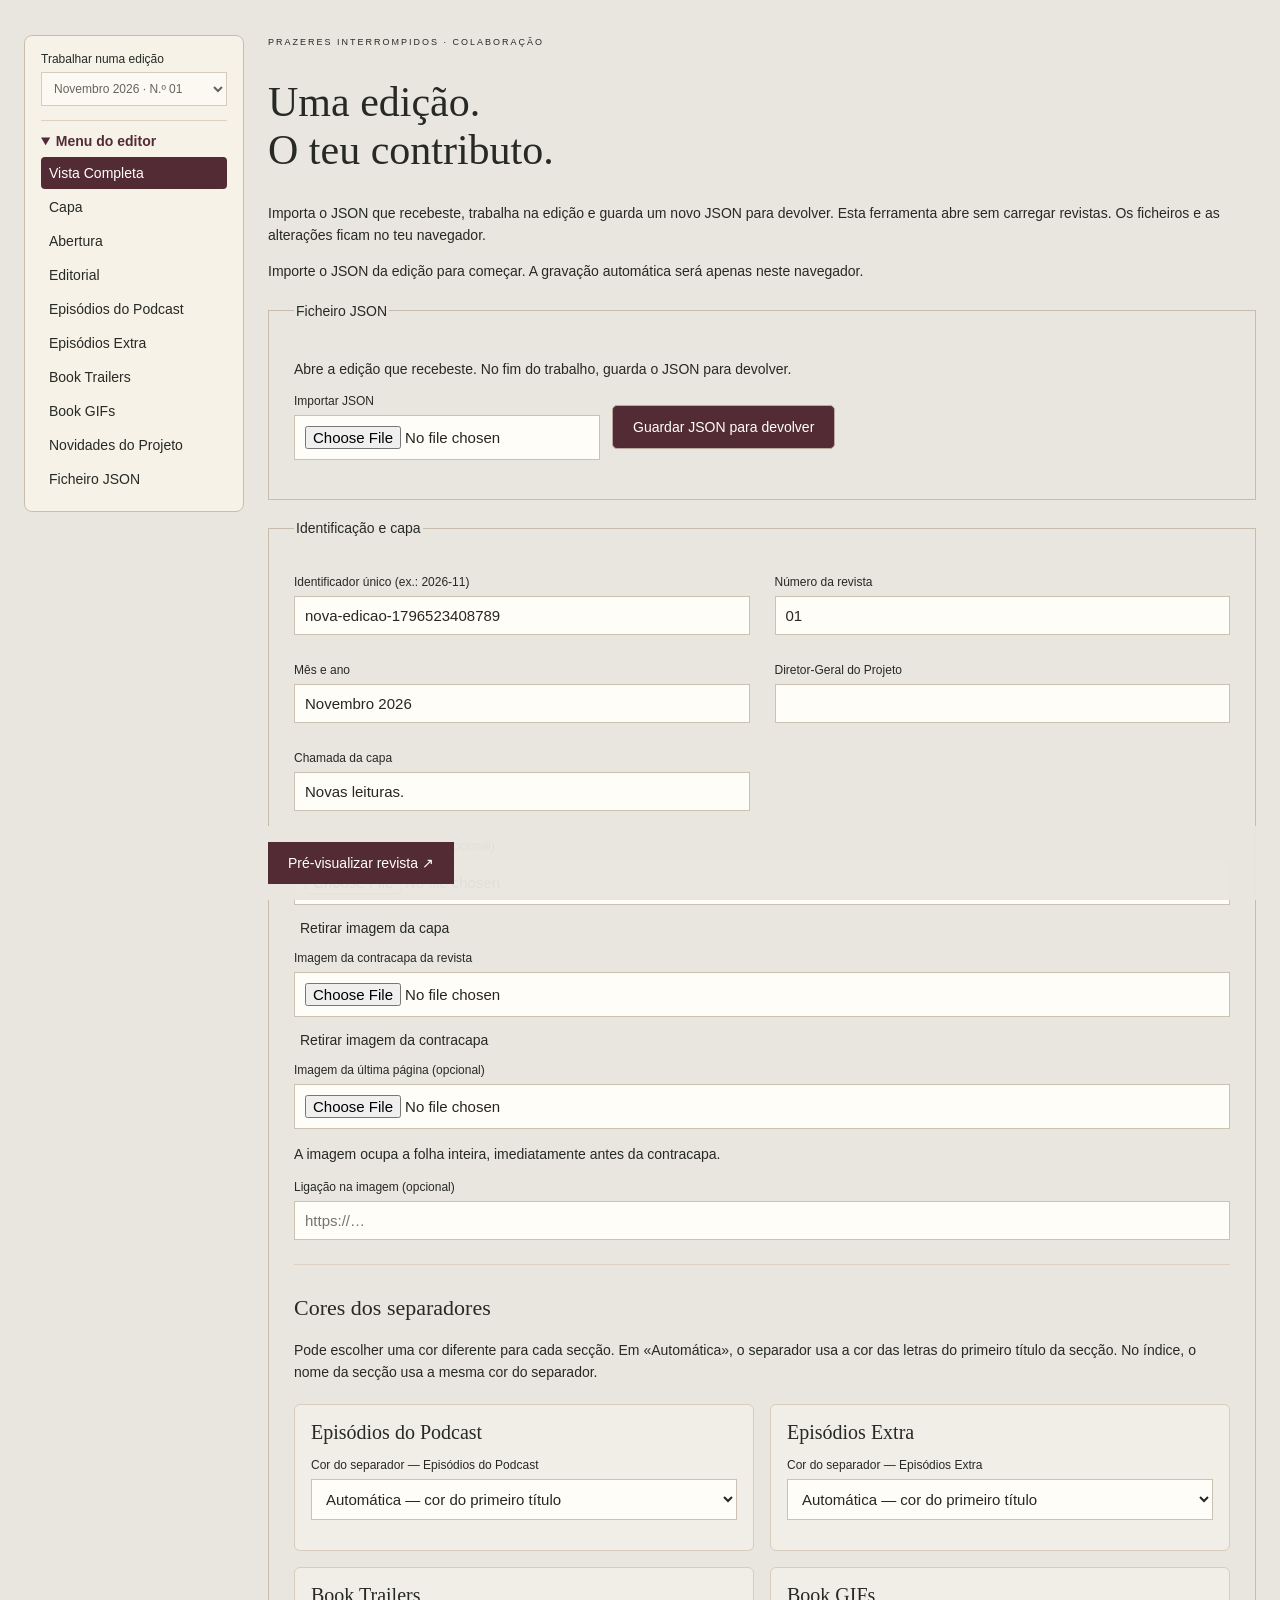
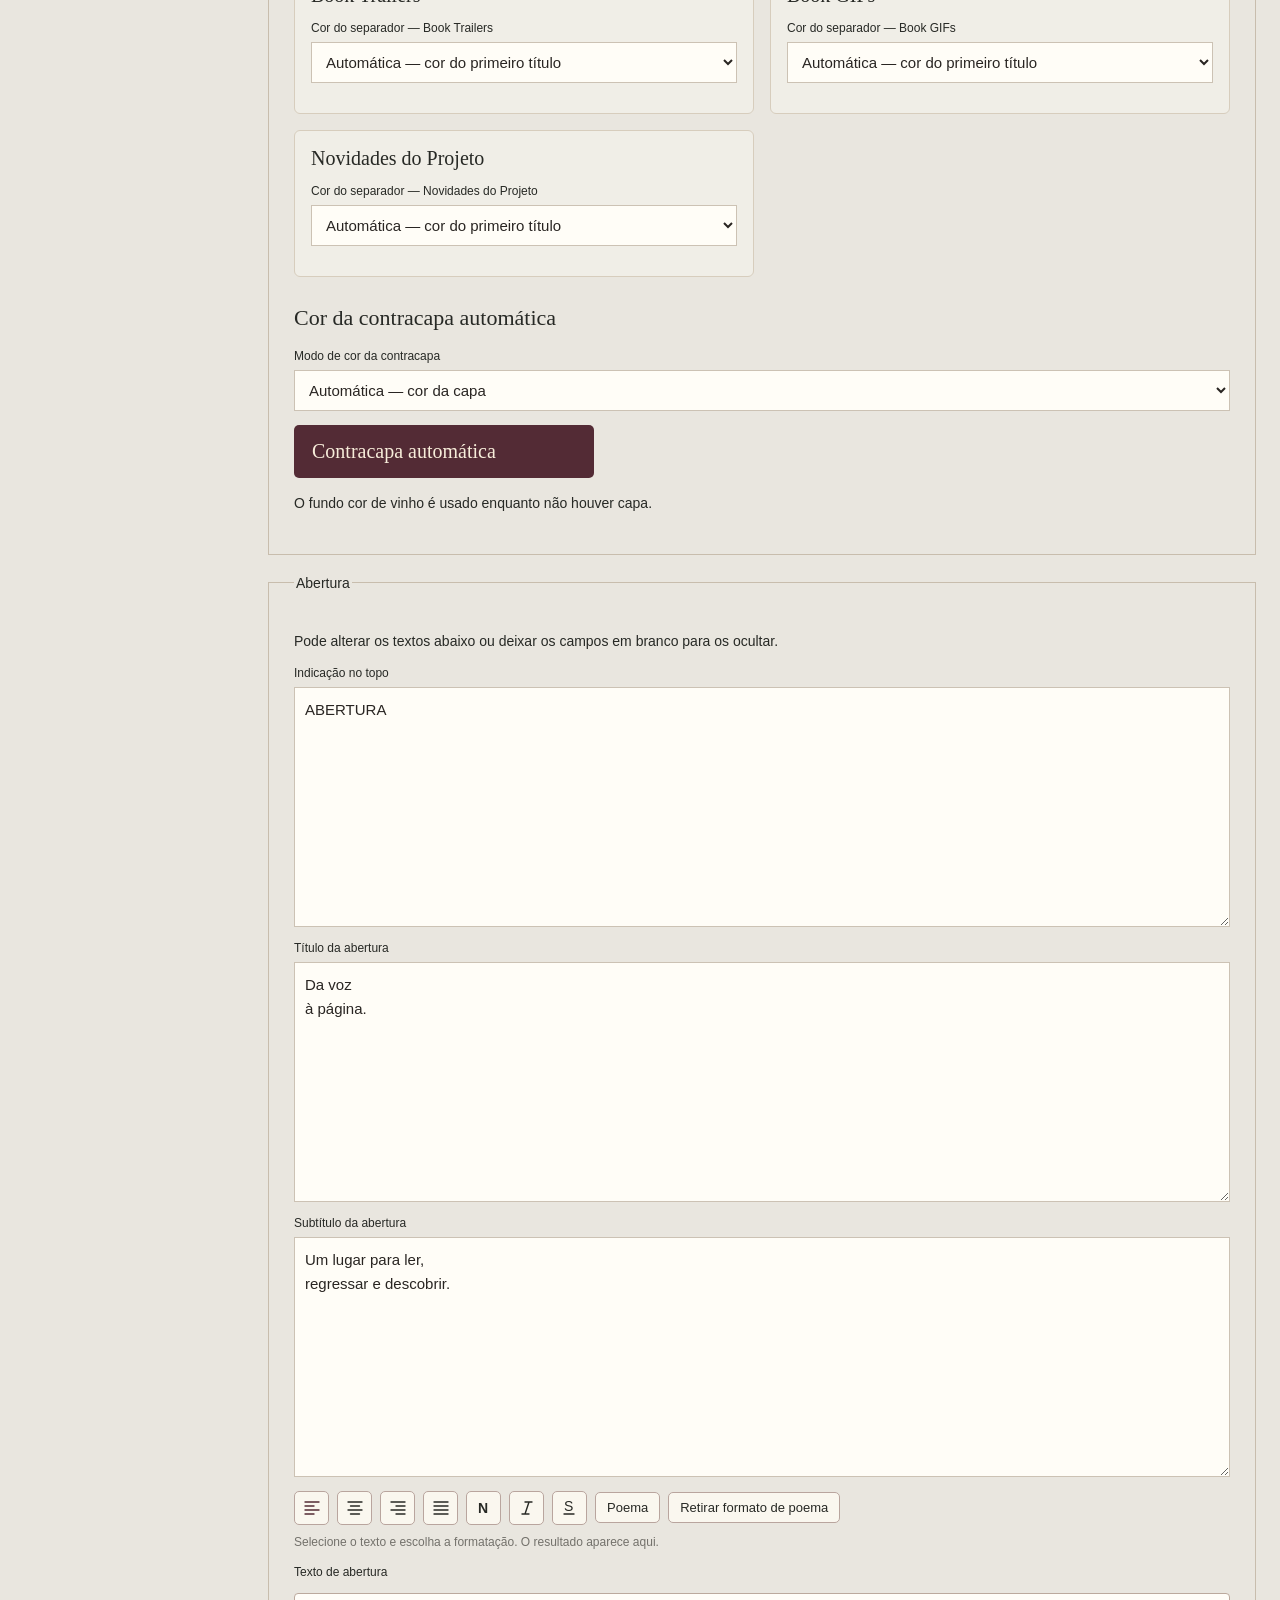
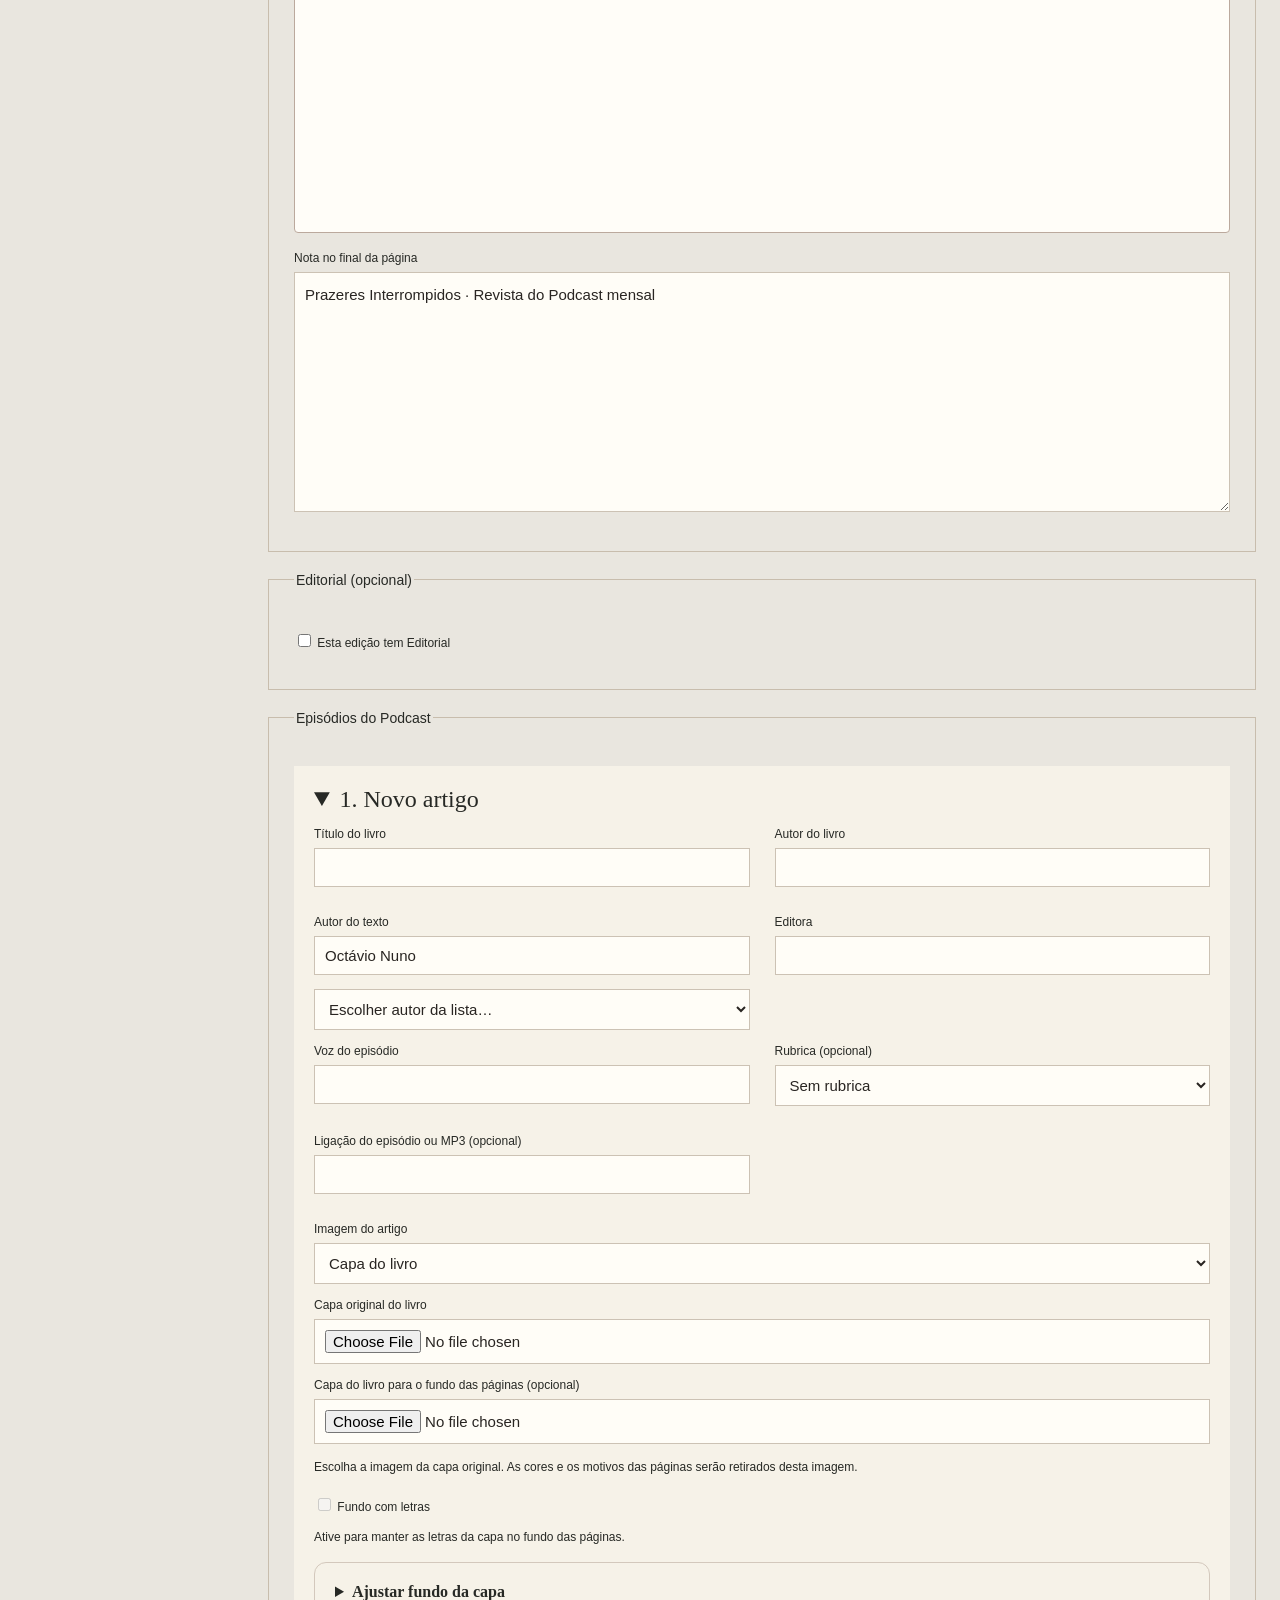
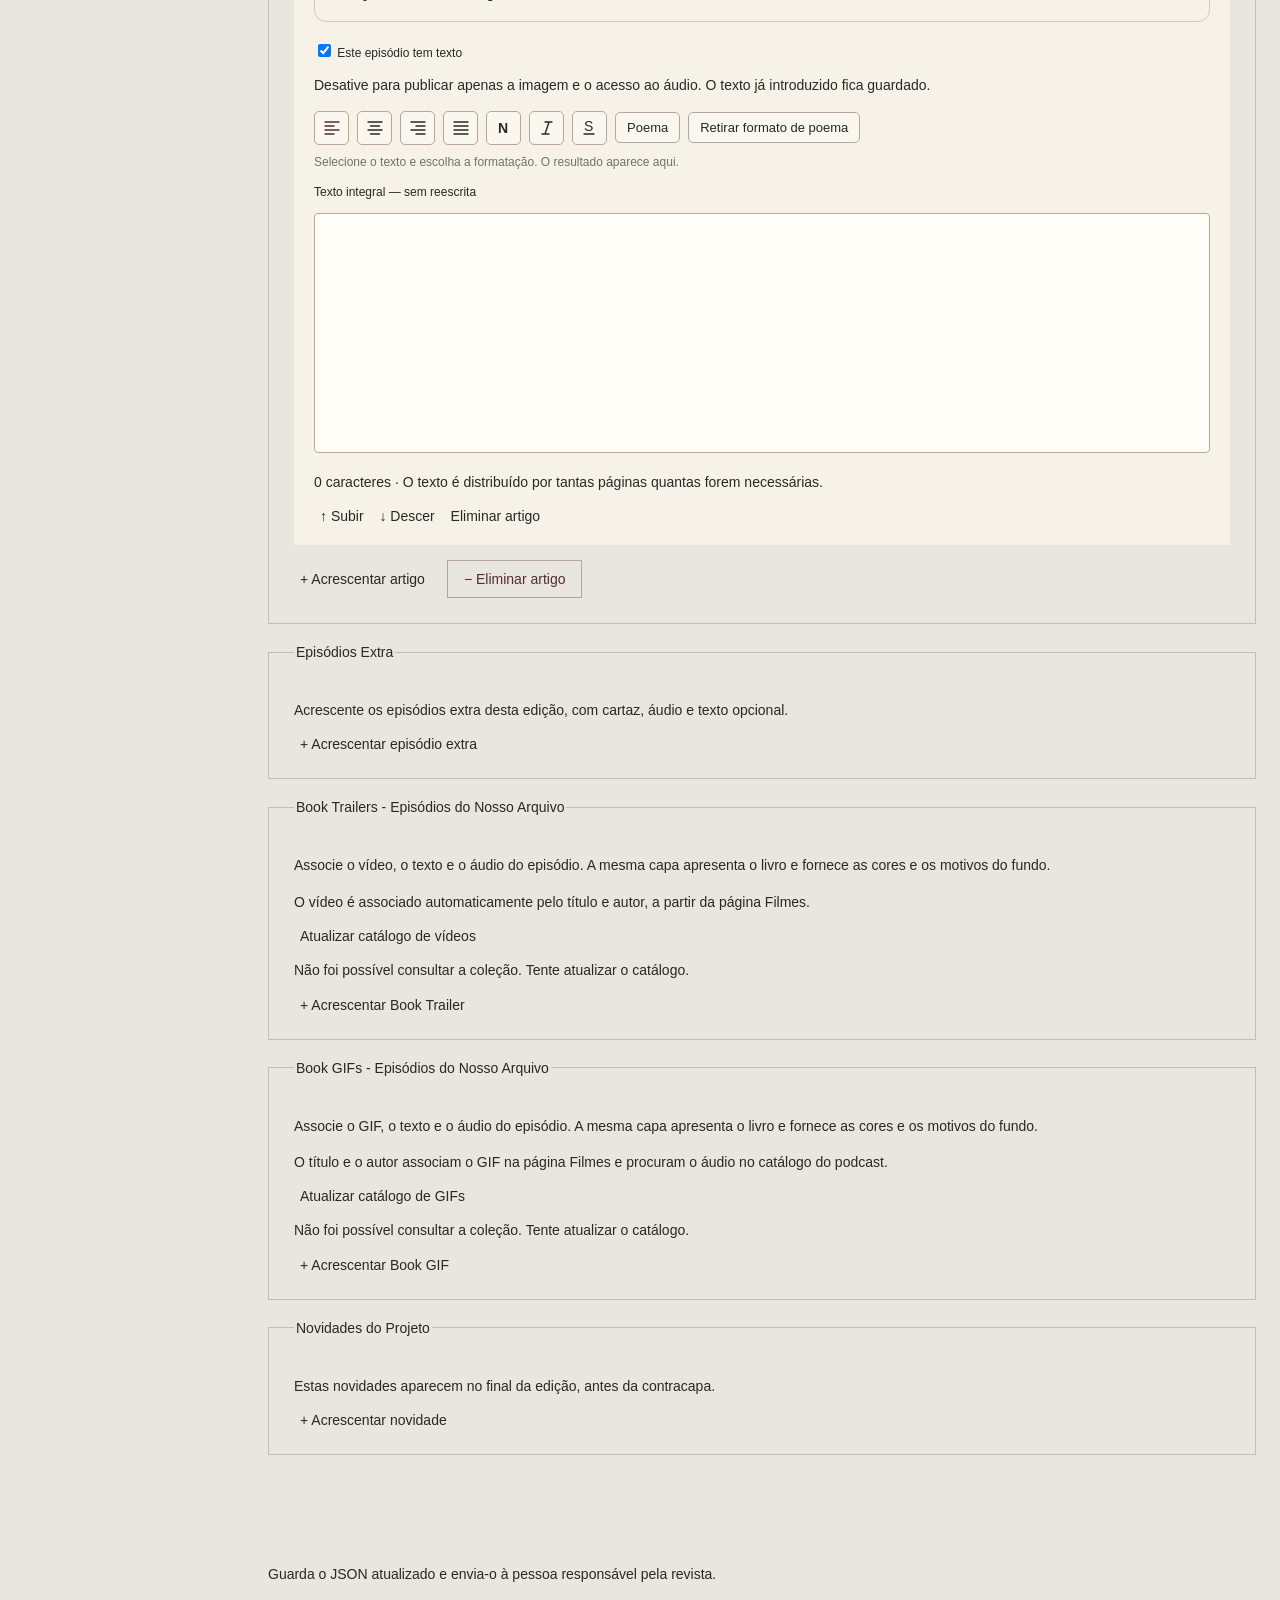
==== colaborar/index.html @ 44364d77 "Disponibilizar editor de colaboração local para uma edição JSON" ====
<!doctype html><html lang="pt-PT"><meta charset="utf-8"><base href="../"><meta name="robots" content="noindex,nofollow,noarchive"><meta name="referrer" content="no-referrer"><meta name="viewport" content="width=device-width,initial-scale=1"><title>Editor de colaboração — Prazeres Interrompidos</title><link rel="stylesheet" href="colaborar/style.css?v=colaboracao-local-20261112"><link rel="stylesheet" href="colaborar/editor-menu.css?v=colaboracao-local-20261112"><style>#newEdition{display:none!important}</style><body><div class="editor-shell"><aside id="editor-menu" class="editor-menu" hidden><div class="editor-edition-picker"></div><details><summary>Menu do editor</summary><nav aria-label="Secções do editor"></nav></details></aside><main class="editor" inert><p class="eyebrow">PRAZERES INTERROMPIDOS · COLABORAÇÃO</p><h1>Uma edição.<br>O teu contributo.</h1><p>Importa o JSON que recebeste, trabalha na edição e guarda um novo JSON para devolver. Esta ferramenta abre sem carregar revistas. Os ficheiros e as alterações ficam no teu navegador.</p><p id="draftState" role="status">A recuperar o rascunho…</p><label>Trabalhar numa edição<select id="selectEdition"></select></label><button id="newEdition">+ Criar nova edição mensal</button><fieldset id="collaborationFiles"><legend>Ficheiro JSON</legend><p>Abre a edição que recebeste. No fim do trabalho, guarda o JSON para devolver.</p><div class="json-exchange-actions"><label>Importar JSON<input type="file" id="import" accept="application/json,.json"></label><button id="backup" type="button" class="primary">Guardar JSON para devolver</button></div></fieldset><fieldset id="coverSettings"><legend>Identificação e capa</legend><div class="grid"><label>Identificador único (ex.: 2026-11)<input id="id" required></label><label>Número da revista<input id="number" required></label><label>Mês e ano<input id="month" required></label><label>Diretor-Geral do Projeto<input id="director"></label><label>Chamada da capa<input id="headline" required></label></div><label>Imagem da capa da revista (opcional)<input type="file" id="editionCover" accept="image/png,image/jpeg,image/webp"><img id="editionPreview" alt="Pré-visualização da capa" style="max-height:160px;max-width:100%"></label><button id="removeCover">Retirar imagem da capa</button></fieldset><fieldset id="openingSettings"><legend>Abertura</legend><p>Pode alterar os textos abaixo ou deixar os campos em branco para os ocultar.</p><label>Indicação no topo<textarea id="openingLabel" rows="2"></textarea></label><label>Título da abertura<textarea id="openingTitle" rows="2"></textarea></label><label>Subtítulo da abertura<textarea id="openingSubtitle" rows="2"></textarea></label><label>Texto de abertura<textarea id="editorial"></textarea></label><label>Nota no final da página<textarea id="openingNote" rows="2"></textarea></label></fieldset><fieldset id="editorialSection"><legend>Editorial (opcional)</legend><label><input type="checkbox" id="hasEditorial" style="display:inline;width:auto"> Esta edição tem Editorial</label><div id="editorialFields" hidden><p>O editorial ocupa uma página entre a Abertura e o Índice. Use um texto breve para manter uma leitura confortável.</p><label>Texto do editorial<textarea id="editorialText"></textarea></label><label>Autor do editorial (opcional)<input id="editorialAuthor"></label></div></fieldset><div id="articles"></div><button id="addArticle">+ Acrescentar artigo</button><p id="status" role="status"></p><div class="actions"><button class="primary" id="preview">Pré-visualizar revista ↗</button></div><p>Guarda o JSON atualizado e envia-o à pessoa responsável pela revista.</p></main></div><p id="editor-load-error" role="alert" hidden>Não foi possível iniciar o editor. Atualize a página para tentar novamente.</p><script id="editor-scripts" type="application/json">["colaborar/json-exchange.js?v=colaboracao-local-20261112", "colaborar/editor.js?v=colaboracao-local-20261112", "colaborar/local-editor.js?v=colaboracao-local-20261112", "colaborar/trailer-catalog.js?v=colaboracao-local-20261112", "colaborar/book-trailers.js?v=colaboracao-local-20261112", "colaborar/book-gifs.js?v=colaboracao-local-20261112", "colaborar/automatic-background.js?v=colaboracao-local-20261112", "colaborar/episode-theme.js?v=colaboracao-local-20261112", "colaborar/trailer-editor.js?v=colaboracao-local-20261112", "colaborar/episode-catalog.js?v=colaboracao-local-20261112", "colaborar/gif-editor.js?v=colaboracao-local-20261112", "colaborar/episode-audio-editor.js?v=colaboracao-local-20261112", "colaborar/background-controls.js?v=colaboracao-local-20261112", "colaborar/background-choice.js?v=colaboracao-local-20261112", "colaborar/reinforced-background-editor.js?v=colaboracao-local-20261112", "colaborar/poetry.js?v=colaboracao-local-20261112", "colaborar/visual-text-model.js?v=colaboracao-local-20261112", "colaborar/poetry-editor.js?v=colaboracao-local-20261112", "colaborar/editor-menu.js?v=colaboracao-local-20261112", "colaborar/edition-color.js?v=colaboracao-local-20261112", "colaborar/edition-color-editor.js?v=colaboracao-local-20261112"]</script><script src="colaborar/boot.js?v=colaboracao-local-20261112"></script></body></html>
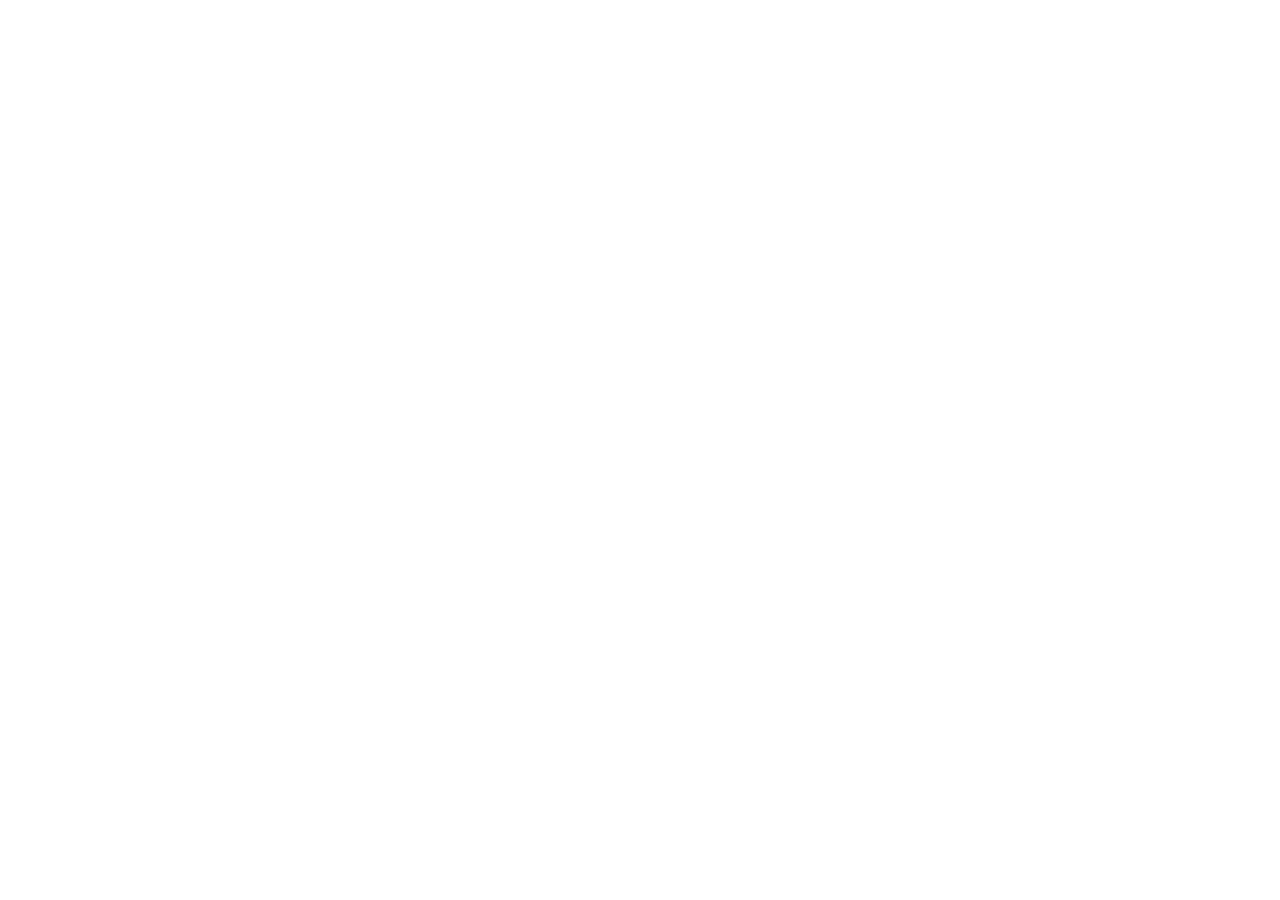
==== commit 4a9bc752: "Encaminhar colaboração para o editor privado por convite ChatGPT" ====
--- a/colaborar/index.html
+++ b/colaborar/index.html
@@ -1 +1 @@
-<!doctype html><html lang="pt-PT"><meta charset="utf-8"><base href="../"><meta name="robots" content="noindex,nofollow,noarchive"><meta name="referrer" content="no-referrer"><meta name="viewport" content="width=device-width,initial-scale=1"><title>Editor de colaboração — Prazeres Interrompidos</title><link rel="stylesheet" href="colaborar/style.css?v=colaboracao-local-20261112"><link rel="stylesheet" href="colaborar/editor-menu.css?v=colaboracao-local-20261112"><style>#newEdition{display:none!important}</style><body><div class="editor-shell"><aside id="editor-menu" class="editor-menu" hidden><div class="editor-edition-picker"></div><details><summary>Menu do editor</summary><nav aria-label="Secções do editor"></nav></details></aside><main class="editor" inert><p class="eyebrow">PRAZERES INTERROMPIDOS · COLABORAÇÃO</p><h1>Uma edição.<br>O teu contributo.</h1><p>Importa o JSON que recebeste, trabalha na edição e guarda um novo JSON para devolver. Esta ferramenta abre sem carregar revistas. Os ficheiros e as alterações ficam no teu navegador.</p><p id="draftState" role="status">A recuperar o rascunho…</p><label>Trabalhar numa edição<select id="selectEdition"></select></label><button id="newEdition">+ Criar nova edição mensal</button><fieldset id="collaborationFiles"><legend>Ficheiro JSON</legend><p>Abre a edição que recebeste. No fim do trabalho, guarda o JSON para devolver.</p><div class="json-exchange-actions"><label>Importar JSON<input type="file" id="import" accept="application/json,.json"></label><button id="backup" type="button" class="primary">Guardar JSON para devolver</button></div></fieldset><fieldset id="coverSettings"><legend>Identificação e capa</legend><div class="grid"><label>Identificador único (ex.: 2026-11)<input id="id" required></label><label>Número da revista<input id="number" required></label><label>Mês e ano<input id="month" required></label><label>Diretor-Geral do Projeto<input id="director"></label><label>Chamada da capa<input id="headline" required></label></div><label>Imagem da capa da revista (opcional)<input type="file" id="editionCover" accept="image/png,image/jpeg,image/webp"><img id="editionPreview" alt="Pré-visualização da capa" style="max-height:160px;max-width:100%"></label><button id="removeCover">Retirar imagem da capa</button></fieldset><fieldset id="openingSettings"><legend>Abertura</legend><p>Pode alterar os textos abaixo ou deixar os campos em branco para os ocultar.</p><label>Indicação no topo<textarea id="openingLabel" rows="2"></textarea></label><label>Título da abertura<textarea id="openingTitle" rows="2"></textarea></label><label>Subtítulo da abertura<textarea id="openingSubtitle" rows="2"></textarea></label><label>Texto de abertura<textarea id="editorial"></textarea></label><label>Nota no final da página<textarea id="openingNote" rows="2"></textarea></label></fieldset><fieldset id="editorialSection"><legend>Editorial (opcional)</legend><label><input type="checkbox" id="hasEditorial" style="display:inline;width:auto"> Esta edição tem Editorial</label><div id="editorialFields" hidden><p>O editorial ocupa uma página entre a Abertura e o Índice. Use um texto breve para manter uma leitura confortável.</p><label>Texto do editorial<textarea id="editorialText"></textarea></label><label>Autor do editorial (opcional)<input id="editorialAuthor"></label></div></fieldset><div id="articles"></div><button id="addArticle">+ Acrescentar artigo</button><p id="status" role="status"></p><div class="actions"><button class="primary" id="preview">Pré-visualizar revista ↗</button></div><p>Guarda o JSON atualizado e envia-o à pessoa responsável pela revista.</p></main></div><p id="editor-load-error" role="alert" hidden>Não foi possível iniciar o editor. Atualize a página para tentar novamente.</p><script id="editor-scripts" type="application/json">["colaborar/json-exchange.js?v=colaboracao-local-20261112", "colaborar/editor.js?v=colaboracao-local-20261112", "colaborar/local-editor.js?v=colaboracao-local-20261112", "colaborar/trailer-catalog.js?v=colaboracao-local-20261112", "colaborar/book-trailers.js?v=colaboracao-local-20261112", "colaborar/book-gifs.js?v=colaboracao-local-20261112", "colaborar/automatic-background.js?v=colaboracao-local-20261112", "colaborar/episode-theme.js?v=colaboracao-local-20261112", "colaborar/trailer-editor.js?v=colaboracao-local-20261112", "colaborar/episode-catalog.js?v=colaboracao-local-20261112", "colaborar/gif-editor.js?v=colaboracao-local-20261112", "colaborar/episode-audio-editor.js?v=colaboracao-local-20261112", "colaborar/background-controls.js?v=colaboracao-local-20261112", "colaborar/background-choice.js?v=colaboracao-local-20261112", "colaborar/reinforced-background-editor.js?v=colaboracao-local-20261112", "colaborar/poetry.js?v=colaboracao-local-20261112", "colaborar/visual-text-model.js?v=colaboracao-local-20261112", "colaborar/poetry-editor.js?v=colaboracao-local-20261112", "colaborar/editor-menu.js?v=colaboracao-local-20261112", "colaborar/edition-color.js?v=colaboracao-local-20261112", "colaborar/edition-color-editor.js?v=colaboracao-local-20261112"]</script><script src="colaborar/boot.js?v=colaboracao-local-20261112"></script></body></html>
+<!doctype html><html lang="pt-PT"><meta charset="utf-8"><meta name="viewport" content="width=device-width,initial-scale=1"><meta name="robots" content="noindex,nofollow,noarchive"><meta http-equiv="refresh" content="0;url=https://editor-colaboracao-revista-prazeres-interrompidos.oct-nuno.chatgpt.site"><title>Editor de colaboração — Acesso por convite</title><style>body{margin:10vh auto;max-width:640px;padding:24px;background:#f6f2e8;color:#272925;font:18px/1.6 Georgia,serif}a{color:#532b35}</style><h1>Editor de colaboração</h1><p>O editor passou para um endereço privado, com acesso por convite ChatGPT.</p><p><a href="https://editor-colaboracao-revista-prazeres-interrompidos.oct-nuno.chatgpt.site">Abrir editor de colaboração</a></p></html>
